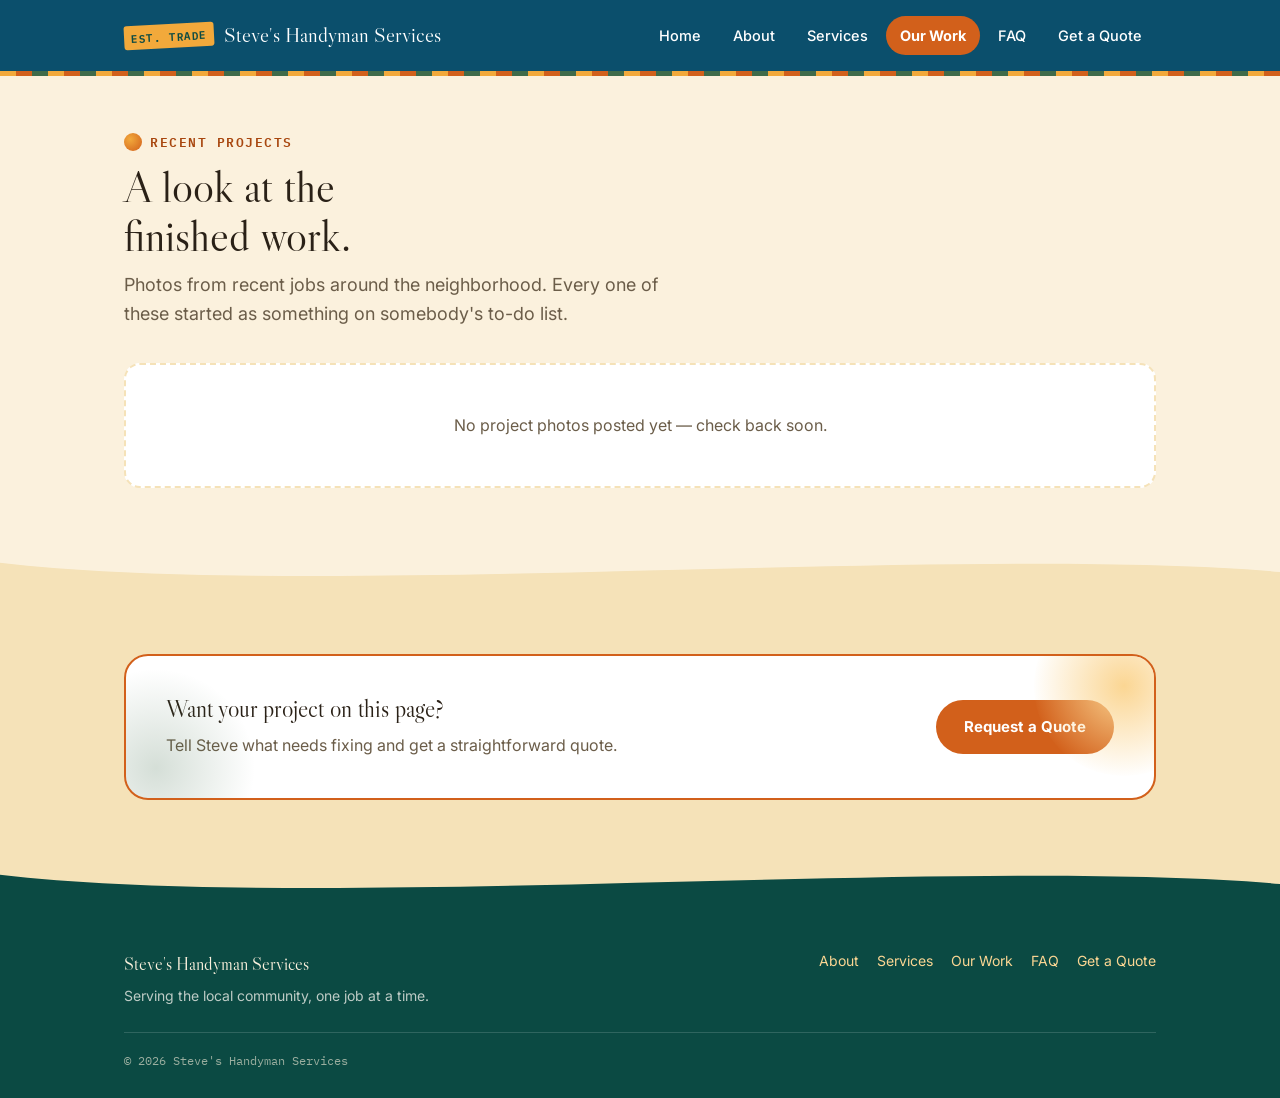
==== work.html @ 7dd71067 "Add files via upload" ====
<!DOCTYPE html>
<html lang="en">
<head>
<meta charset="UTF-8">
<meta name="viewport" content="width=device-width, initial-scale=1.0">
<title>Our Work | Steve's Handyman Services</title>
<link rel="stylesheet" href="style.css">
</head>
<body>

<header class="site-header">
  <div class="nav-wrap">
    <a href="index.html" class="logo">
      <span class="logo-tag">EST. TRADE</span>
      <span class="logo-name">Steve's Handyman Services</span>
    </a>
    <nav class="main-nav">
      <a href="index.html">Home</a>
      <a href="about.html">About</a>
      <a href="services.html">Services</a>
      <a href="work.html" class="active">Our Work</a>
      <a href="faq.html">FAQ</a>
      <a href="contact.html">Get a Quote</a>
    </nav>
  </div>
</header>

<section class="hero" style="padding-bottom:8px;">
  <div class="container">
    <span class="eyebrow">Recent Projects</span>
    <h1 style="font-size:clamp(30px,4.5vw,44px);">A look at the<br>finished work.</h1>
    <p class="lede">Photos from recent jobs around the neighborhood. Every one of these started as something on somebody's to-do list.</p>
  </div>
</section>

<section style="padding-top:8px;">
  <div class="container">
    <div id="gallery" class="gallery-grid">
      <!-- Photos load here -->
    </div>
    <div id="gallery-empty" class="gallery-empty" style="display:none;">
      <p style="margin:0;">No project photos posted yet — check back soon.</p>
    </div>
  </div>
</section>

<svg class="wave" viewBox="0 0 1200 60" preserveAspectRatio="none" xmlns="http://www.w3.org/2000/svg"><rect width="1200" height="60" fill="#FBF1DD"></rect><path d="M0,20 C300,60 900,0 1200,30 L1200,60 L0,60 Z" fill="#F5E2B8"></path></svg>

<section class="section-alt">
  <div class="container">
    <div class="ticket" style="display:flex;gap:24px;flex-wrap:wrap;align-items:center;justify-content:space-between;">
      <div>
        <h2 style="font-size:24px;">Want your project on this page?</h2>
        <p style="color:var(--ink-soft);margin:0;">Tell Steve what needs fixing and get a straightforward quote.</p>
      </div>
      <a href="contact.html" class="btn btn-primary">Request a Quote</a>
    </div>
  </div>
</section>

<svg class="wave" viewBox="0 0 1200 60" preserveAspectRatio="none" xmlns="http://www.w3.org/2000/svg"><rect width="1200" height="60" fill="#F5E2B8"></rect><path d="M0,20 C300,60 900,0 1200,30 L1200,60 L0,60 Z" fill="#0B4A43"></path></svg>

<footer class="site-footer">
  <div class="container">
    <div class="foot-grid">
      <div>
        <div class="logo-name" style="color:var(--bg);font-size:18px;margin-bottom:6px;">Steve's Handyman Services</div>
        <div style="font-size:14px;color:rgba(250,247,241,.75);">Serving the local community, one job at a time.</div>
      </div>
      <div class="foot-links">
        <a href="about.html">About</a>
        <a href="services.html">Services</a>
        <a href="work.html">Our Work</a>
        <a href="faq.html">FAQ</a>
        <a href="contact.html">Get a Quote</a>
      </div>
    </div>
    <div class="foot-bottom">© 2026 Steve's Handyman Services</div>
  </div>
</footer>

<script>
(function(){
  var grid = document.getElementById('gallery');
  var empty = document.getElementById('gallery-empty');

  function showEmpty(){
    grid.style.display = 'none';
    empty.style.display = 'block';
  }

  function esc(s){
    return String(s == null ? '' : s)
      .replace(/&/g,'&amp;').replace(/</g,'&lt;')
      .replace(/>/g,'&gt;').replace(/"/g,'&quot;');
  }

  fetch('projects.json', {cache:'no-store'})
    .then(function(r){ if(!r.ok) throw new Error('no index'); return r.json(); })
    .then(function(data){
      var items = Array.isArray(data) ? data : (data && data.projects) || [];
      if(!Array.isArray(items) || items.length === 0){ showEmpty(); return; }

      items.sort(function(a,b){
        return new Date(b.date || 0) - new Date(a.date || 0);
      });

      grid.innerHTML = items.map(function(it){
        var dateStr = '';
        if(it.date){
          var d = new Date(it.date);
          if(!isNaN(d)){
            dateStr = d.toLocaleDateString('en-US', {month:'short', day:'numeric', year:'numeric'});
          }
        }
        return '<article class="gallery-card">' +
          (it.photo ? '<img src="' + esc(it.photo) + '" alt="' + esc(it.title || 'Completed project') + '" loading="lazy">' : '') +
          '<div class="gallery-body">' +
            (dateStr ? '<span class="gallery-date">' + esc(dateStr) + '</span>' : '') +
            '<h3>' + esc(it.title || 'Completed Project') + '</h3>' +
            (it.description ? '<p>' + esc(it.description) + '</p>' : '') +
          '</div>' +
        '</article>';
      }).join('');
    })
    .catch(showEmpty);
})();
</script>

</body>
</html>
---- style.css ----
@import url('https://fonts.googleapis.com/css2?family=Libre+Caslon+Display&family=Inter:wght@400;500;600;700&family=IBM+Plex+Mono:wght@500;600&display=swap');

:root{
  --sand: #FBF1DD;
  --sand-alt: #F5E2B8;
  --ink: #2A2117;
  --ink-soft: #6B5D49;
  --ocean: #0B4F6C;
  --ocean-dark: #0B4A43;
  --ocean-bright: #1C93C4;
  --terracotta: #D2601B;
  --terracotta-dark: #A8470F;
  --gold: #F2A93B;
  --gold-light: #FBD693;
  --palm: #3F6B4A;
  --palm-dark: #2C4D35;
  --white: #FFFFFF;
}

*{box-sizing:border-box;}
html{scroll-behavior:smooth;}
body{
  margin:0;
  background:var(--sand);
  color:var(--ink);
  font-family:'Inter',sans-serif;
  font-size:16px;
  line-height:1.6;
}
img{max-width:100%;display:block;}
a{color:inherit;}
h1,h2,h3,h4{
  font-family:'Libre Caslon Display',serif;
  font-weight:400;
  line-height:1.12;
  margin:0 0 .4em;
  color:var(--ink);
  letter-spacing:0;
}
p{margin:0 0 1em;}
.container{max-width:1080px;margin:0 auto;padding:0 24px;}

.eyebrow{
  font-family:'IBM Plex Mono',monospace;
  font-size:12.5px;
  font-weight:600;
  letter-spacing:.12em;
  text-transform:uppercase;
  color:var(--terracotta-dark);
  display:inline-flex;
  align-items:center;
  gap:8px;
  margin-bottom:.75em;
}
.eyebrow::before{
  content:"";
  width:18px;height:18px;
  border-radius:50%;
  background:radial-gradient(circle at 35% 35%, var(--gold), var(--terracotta));
  flex-shrink:0;
}

/* ---------- HEADER / NAV ---------- */
header.site-header{
  background:var(--ocean);
  color:var(--white);
  border-bottom:5px solid var(--terracotta);
  position:relative;
}
header.site-header::after{
  content:"";
  position:absolute;
  bottom:-5px;left:0;right:0;height:5px;
  background:repeating-linear-gradient(90deg, var(--gold) 0 16px, var(--terracotta) 16px 32px, var(--palm) 32px 48px);
}
.nav-wrap{
  display:flex;
  align-items:center;
  justify-content:space-between;
  padding:16px 24px;
  max-width:1080px;
  margin:0 auto;
  flex-wrap:wrap;
  gap:12px;
}
.logo{
  display:flex;
  align-items:center;
  gap:10px;
  text-decoration:none;
  color:var(--white);
}
.logo-tag{
  font-family:'IBM Plex Mono',monospace;
  font-size:11px;
  font-weight:600;
  background:var(--gold);
  color:var(--ocean-dark);
  padding:3px 7px;
  border-radius:3px;
  letter-spacing:.05em;
  transform:rotate(-3deg);
}
.logo-name{
  font-family:'Libre Caslon Display',serif;
  font-weight:400;
  font-size:21px;
}
nav.main-nav{display:flex;gap:4px;flex-wrap:wrap;}
nav.main-nav a{
  text-decoration:none;
  color:var(--white);
  font-size:14.5px;
  font-weight:500;
  padding:8px 14px;
  border-radius:20px;
  transition:background .15s ease;
}
nav.main-nav a:hover{background:rgba(143,196,153,.22);}
nav.main-nav a.active{background:var(--terracotta);color:var(--white);font-weight:700;}

/* ---------- BUTTONS ---------- */
.btn{
  display:inline-block;
  font-family:'Inter',sans-serif;
  font-weight:700;
  font-size:15px;
  padding:13px 26px;
  border-radius:30px;
  text-decoration:none;
  border:2px solid transparent;
  cursor:pointer;
  transition:transform .12s ease, box-shadow .12s ease;
}
.btn:hover{transform:translateY(-1px);}
.btn-primary{background:var(--terracotta);color:var(--white);}
.btn-primary:hover{box-shadow:0 4px 0 var(--terracotta-dark);}
.btn-outline{background:transparent;border-color:var(--white);color:var(--white);}
.btn-outline:hover{background:rgba(255,255,255,.12);}
.btn-pine{background:var(--palm);color:var(--white);}
.btn-pine:hover{box-shadow:0 4px 0 var(--palm-dark);}

/* ---------- HERO / TICKET CARD ---------- */
.ticket{
  background:var(--white);
  border:2px solid var(--terracotta);
  border-radius:24px;
  position:relative;
  padding:40px;
  overflow:hidden;
}
.ticket::before{
  content:"";
  position:absolute;
  top:-60px;right:-60px;
  width:180px;height:180px;
  border-radius:50%;
  background:radial-gradient(circle, var(--gold-light) 0%, transparent 72%);
}
.ticket::after{
  content:"";
  position:absolute;
  bottom:-70px;left:-70px;
  width:200px;height:200px;
  border-radius:50%;
  background:radial-gradient(circle, rgba(63,107,74,.22) 0%, transparent 70%);
}

.hero{padding:56px 0 0;position:relative;}
.hero h1{font-size:clamp(34px,5vw,56px);margin-bottom:.25em;}
.hero .lede{font-size:18px;color:var(--ink-soft);max-width:540px;}
.hero-actions{display:flex;gap:14px;flex-wrap:wrap;margin-top:24px;}

.stamp-row{display:flex;gap:24px;flex-wrap:wrap;align-items:center;margin-top:32px;position:relative;z-index:1;}
.stamp{
  font-family:'IBM Plex Mono',monospace;
  font-size:12px;
  font-weight:700;
  letter-spacing:.04em;
  text-transform:uppercase;
  color:var(--terracotta-dark);
  background:var(--white);
  border:2.5px solid var(--terracotta);
  border-radius:50%;
  width:104px;height:104px;
  display:flex;
  align-items:center;
  justify-content:center;
  text-align:center;
  line-height:1.25;
  padding:8px;
  position:relative;
}
.stamp::before{
  content:"";
  position:absolute;
  inset:-14px;
  border-radius:50%;
  background:repeating-conic-gradient(var(--gold) 0deg 8deg, transparent 8deg 16deg, var(--palm) 16deg 24deg, transparent 24deg 32deg);
  opacity:.55;
  z-index:-1;
}
.stamp-row .stat{font-family:'IBM Plex Mono',monospace;font-size:13px;color:var(--ink-soft);}
.stamp-row .stat strong{display:block;font-family:'Libre Caslon Display',serif;font-size:26px;color:var(--ocean);font-weight:400;}

.wave{display:block;width:100%;height:56px;margin-bottom:-2px;}

/* ---------- SECTIONS ---------- */
section{padding:56px 0;}
.section-alt{background:var(--sand-alt);}
.section-ocean{background:var(--ocean);color:var(--white);}
.section-ocean h2,.section-ocean h3{color:var(--white);}
.section-ocean p{color:rgba(255,255,255,.82);}
.section-head{max-width:640px;margin-bottom:36px;}

.grid{
  display:grid;
  grid-template-columns:repeat(auto-fit,minmax(230px,1fr));
  gap:20px;
}
.card{
  background:var(--white);
  border:2px solid transparent;
  border-radius:16px;
  padding:24px;
  box-shadow:0 2px 0 var(--sand-alt);
  transition:border-color .15s ease;
}
.card:hover{border-color:var(--palm);}
.card .num{
  font-family:'IBM Plex Mono',monospace;
  font-size:12px;
  color:var(--terracotta);
  font-weight:700;
  margin-bottom:10px;
  display:block;
}
.card h3{font-size:19px;margin-bottom:.35em;}
.card p{color:var(--ink-soft);font-size:14.5px;margin:0;}

/* ---------- FAQ ---------- */
.faq-item{
  border-bottom:1px solid var(--sand-alt);
  padding:20px 0;
}
.faq-item summary{
  font-family:'Libre Caslon Display',serif;
  font-weight:400;
  font-size:18px;
  cursor:pointer;
  list-style:none;
  display:flex;
  justify-content:space-between;
  align-items:center;
  gap:16px;
}
.faq-item summary::-webkit-details-marker{display:none;}
.faq-item summary::after{
  content:"+";
  font-family:'IBM Plex Mono',monospace;
  font-size:22px;
  color:var(--terracotta);
  flex-shrink:0;
  transition:transform .15s ease;
}
.faq-item[open] summary::after{transform:rotate(45deg);}
.faq-item p{color:var(--ink-soft);margin-top:12px;max-width:640px;}

/* ---------- FORM ---------- */
.form-card{
  background:var(--white);
  border:2px solid var(--sand-alt);
  border-radius:20px;
  padding:36px;
}
.form-row{display:grid;grid-template-columns:1fr 1fr;gap:18px;margin-bottom:18px;}
.field{display:flex;flex-direction:column;gap:6px;}
.field.full{grid-column:1/-1;}
label{
  font-family:'IBM Plex Mono',monospace;
  font-size:12px;
  font-weight:600;
  letter-spacing:.04em;
  text-transform:uppercase;
  color:var(--ink-soft);
}
input,select,textarea{
  font-family:'Inter',sans-serif;
  font-size:15px;
  padding:11px 13px;
  border:1.5px solid var(--sand-alt);
  border-radius:10px;
  background:var(--sand);
  color:var(--ink);
}
input:focus,select:focus,textarea:focus{
  outline:2px solid var(--ocean);
  outline-offset:1px;
  border-color:var(--ocean);
}
textarea{resize:vertical;min-height:110px;font-family:'Inter',sans-serif;}
fieldset{border:1.5px solid var(--sand-alt);border-radius:14px;padding:14px 16px;margin:0;}
legend{
  font-family:'IBM Plex Mono',monospace;
  font-size:12px;font-weight:600;letter-spacing:.04em;text-transform:uppercase;color:var(--terracotta-dark);
  padding:0 6px;
}
.checkbox-grid{display:grid;grid-template-columns:repeat(auto-fit,minmax(160px,1fr));gap:8px;margin-top:8px;}
.checkbox-grid label{
  display:flex;align-items:center;gap:8px;
  text-transform:none;font-family:'Inter',sans-serif;font-weight:400;font-size:14.5px;color:var(--ink);
}
.checkbox-grid input{width:auto;padding:0;}
.form-note{
  font-size:13.5px;
  color:var(--ink-soft);
  background:var(--sand-alt);
  border-left:4px solid var(--gold);
  padding:10px 14px;
  border-radius:8px;
  margin-top:20px;
}

/* ---------- FOOTER ---------- */
footer.site-footer{
  background:var(--ocean-dark);
  color:var(--sand);
  padding:40px 0 28px;
  margin-top:0;
  position:relative;
}
footer.site-footer .foot-grid{
  display:flex;justify-content:space-between;flex-wrap:wrap;gap:24px;
  margin-bottom:24px;
}
footer.site-footer a{text-decoration:none;color:var(--gold-light);}
footer.site-footer .foot-links{display:flex;gap:18px;flex-wrap:wrap;font-size:14px;}
footer.site-footer .foot-bottom{
  border-top:1px solid rgba(255,255,255,.15);
  padding-top:18px;
  font-family:'IBM Plex Mono',monospace;
  font-size:12px;
  color:rgba(251,241,221,.6);
}

@media (max-width:640px){
  .form-row{grid-template-columns:1fr;}
  .ticket{padding:28px 20px;}
  .stamp{width:88px;height:88px;font-size:10.5px;}
}

/* ---------- GALLERY ---------- */
.gallery-grid{
  display:grid;
  grid-template-columns:repeat(auto-fill,minmax(280px,1fr));
  gap:24px;
}
.gallery-card{
  background:var(--white);
  border:2px solid transparent;
  border-radius:16px;
  overflow:hidden;
  box-shadow:0 2px 0 var(--sand-alt);
  transition:border-color .15s ease;
  display:flex;
  flex-direction:column;
}
.gallery-card:hover{border-color:var(--palm);}
.gallery-card img{
  width:100%;
  aspect-ratio:4/3;
  object-fit:cover;
  background:var(--sand-alt);
}
.gallery-card .gallery-body{padding:18px 20px 20px;}
.gallery-card h3{font-size:18px;margin-bottom:.3em;}
.gallery-card .gallery-date{
  font-family:'IBM Plex Mono',monospace;
  font-size:11.5px;
  font-weight:600;
  letter-spacing:.06em;
  text-transform:uppercase;
  color:var(--terracotta);
  display:block;
  margin-bottom:8px;
}
.gallery-card p{color:var(--ink-soft);font-size:14.5px;margin:0;}
.gallery-empty{
  background:var(--white);
  border:2px dashed var(--sand-alt);
  border-radius:16px;
  padding:48px 24px;
  text-align:center;
  color:var(--ink-soft);
}
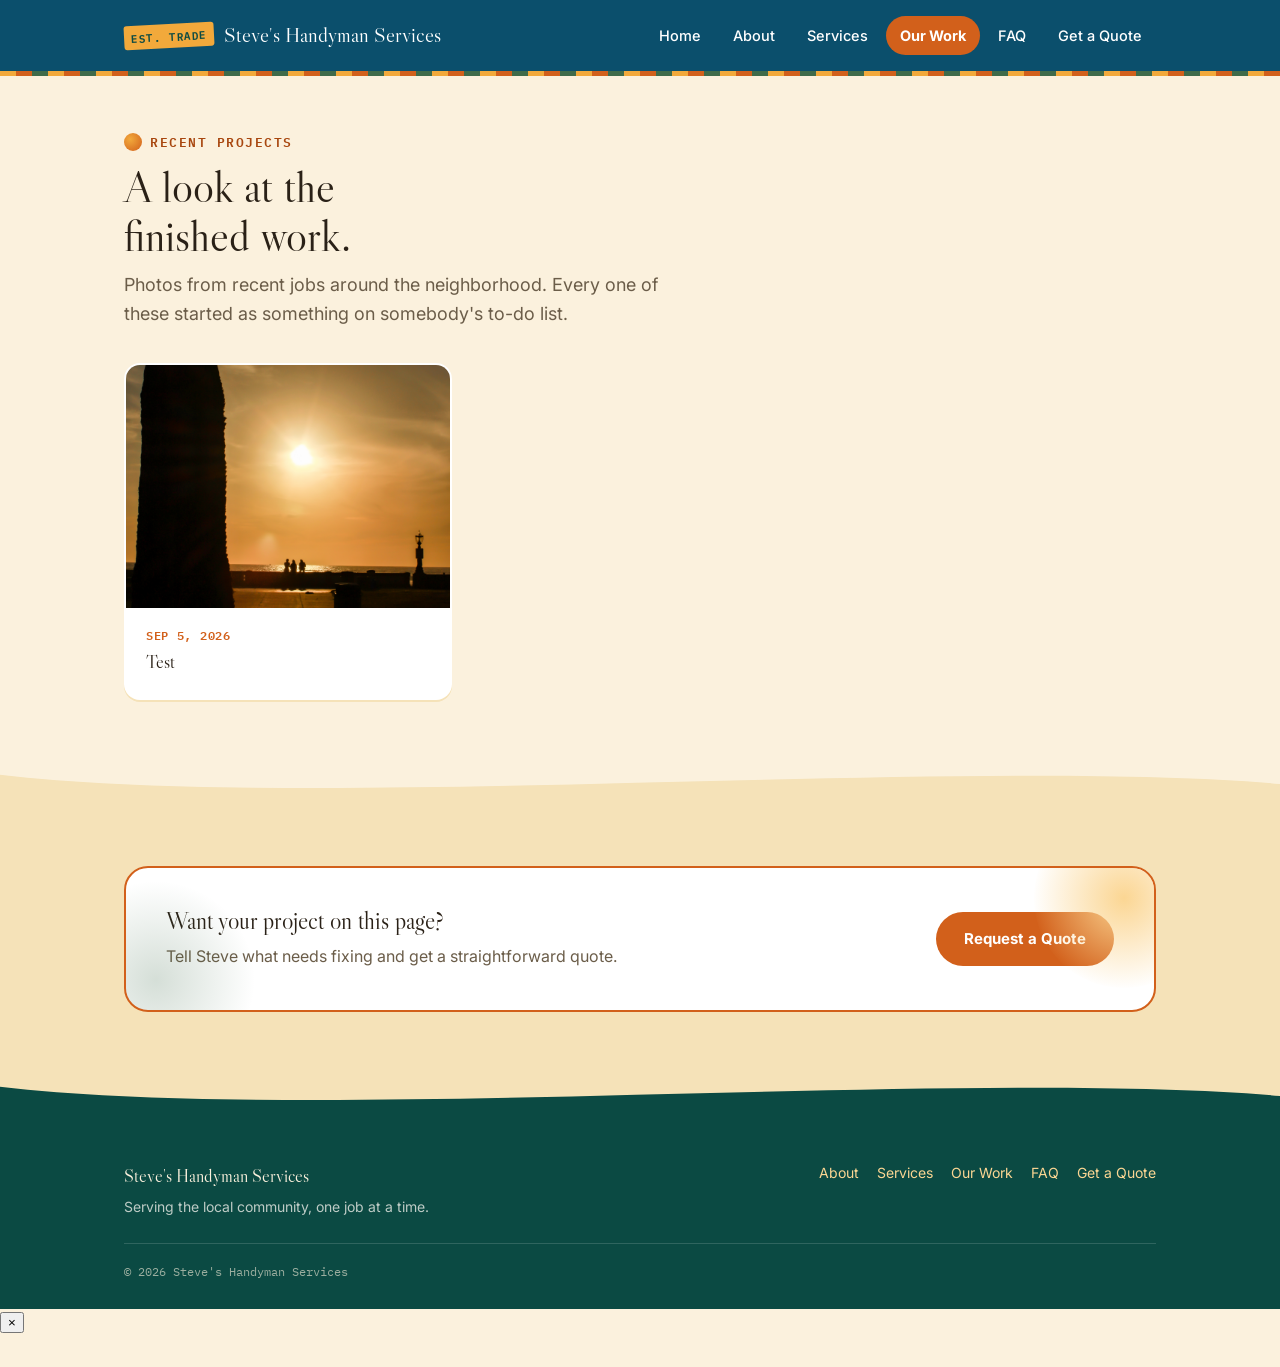
==== commit 4b41ffe1: "Implement lightbox for project photo gallery Added a lightbox feature for enlarged project photos wi" ====
--- a/work.html
+++ b/work.html
@@ -79,6 +79,14 @@
   </div>
 </footer>
 
+<div id="lightbox" class="lightbox" role="dialog" aria-modal="true" aria-label="Enlarged project photo" tabindex="-1">
+  <button class="lightbox-close" aria-label="Close">&times;</button>
+  <figure class="lightbox-inner">
+    <img id="lightbox-img" src="" alt="">
+    <figcaption id="lightbox-caption"></figcaption>
+  </figure>
+</div>
+
 <script>
 (function(){
   var grid = document.getElementById('gallery');
@@ -114,7 +122,7 @@
           }
         }
         return '<article class="gallery-card">' +
-          (it.photo ? '<img src="' + esc(it.photo) + '" alt="' + esc(it.title || 'Completed project') + '" loading="lazy">' : '') +
+          (it.photo ? '<img src="' + esc(it.photo) + '" alt="' + esc(it.title || 'Completed project') + '" loading="lazy" class="gallery-photo" tabindex="0" role="button" aria-label="View larger: ' + esc(it.title || 'Completed project') + '">' : '') +
           '<div class="gallery-body">' +
             (dateStr ? '<span class="gallery-date">' + esc(dateStr) + '</span>' : '') +
             '<h3>' + esc(it.title || 'Completed Project') + '</h3>' +
@@ -124,6 +132,58 @@
       }).join('');
     })
     .catch(showEmpty);
+
+  /* ---------- Lightbox ---------- */
+  var lb = document.getElementById('lightbox');
+  var lbImg = document.getElementById('lightbox-img');
+  var lbCap = document.getElementById('lightbox-caption');
+  var lastFocused = null;
+
+  function openLightbox(src, caption){
+    lastFocused = document.activeElement;
+    lbImg.src = src;
+    lbImg.alt = caption || '';
+    lbCap.textContent = caption || '';
+    lb.classList.add('open');
+    document.body.style.overflow = 'hidden';
+    lb.focus();
+  }
+
+  function closeLightbox(){
+    lb.classList.remove('open');
+    lbImg.src = '';
+    document.body.style.overflow = '';
+    if (lastFocused && lastFocused.focus) lastFocused.focus();
+  }
+
+  // Open when a gallery photo is clicked (works for cards added later too)
+  grid.addEventListener('click', function(e){
+    var img = e.target.closest ? e.target.closest('.gallery-photo') : null;
+    if(!img) return;
+    var card = img.closest('.gallery-card');
+    var titleEl = card ? card.querySelector('h3') : null;
+    openLightbox(img.src, titleEl ? titleEl.textContent : img.alt);
+  });
+
+  // Keyboard access: Enter or Space on a focused photo
+  grid.addEventListener('keydown', function(e){
+    if(e.key !== 'Enter' && e.key !== ' ') return;
+    var img = e.target.classList && e.target.classList.contains('gallery-photo') ? e.target : null;
+    if(!img) return;
+    e.preventDefault();
+    var card = img.closest('.gallery-card');
+    var titleEl = card ? card.querySelector('h3') : null;
+    openLightbox(img.src, titleEl ? titleEl.textContent : img.alt);
+  });
+
+  lb.addEventListener('click', function(e){
+    // Close when clicking the backdrop or the close button, not the image itself
+    if(e.target === lb || e.target.classList.contains('lightbox-close')) closeLightbox();
+  });
+
+  document.addEventListener('keydown', function(e){
+    if(e.key === 'Escape' && lb.classList.contains('open')) closeLightbox();
+  });
 })();
 </script>
 
